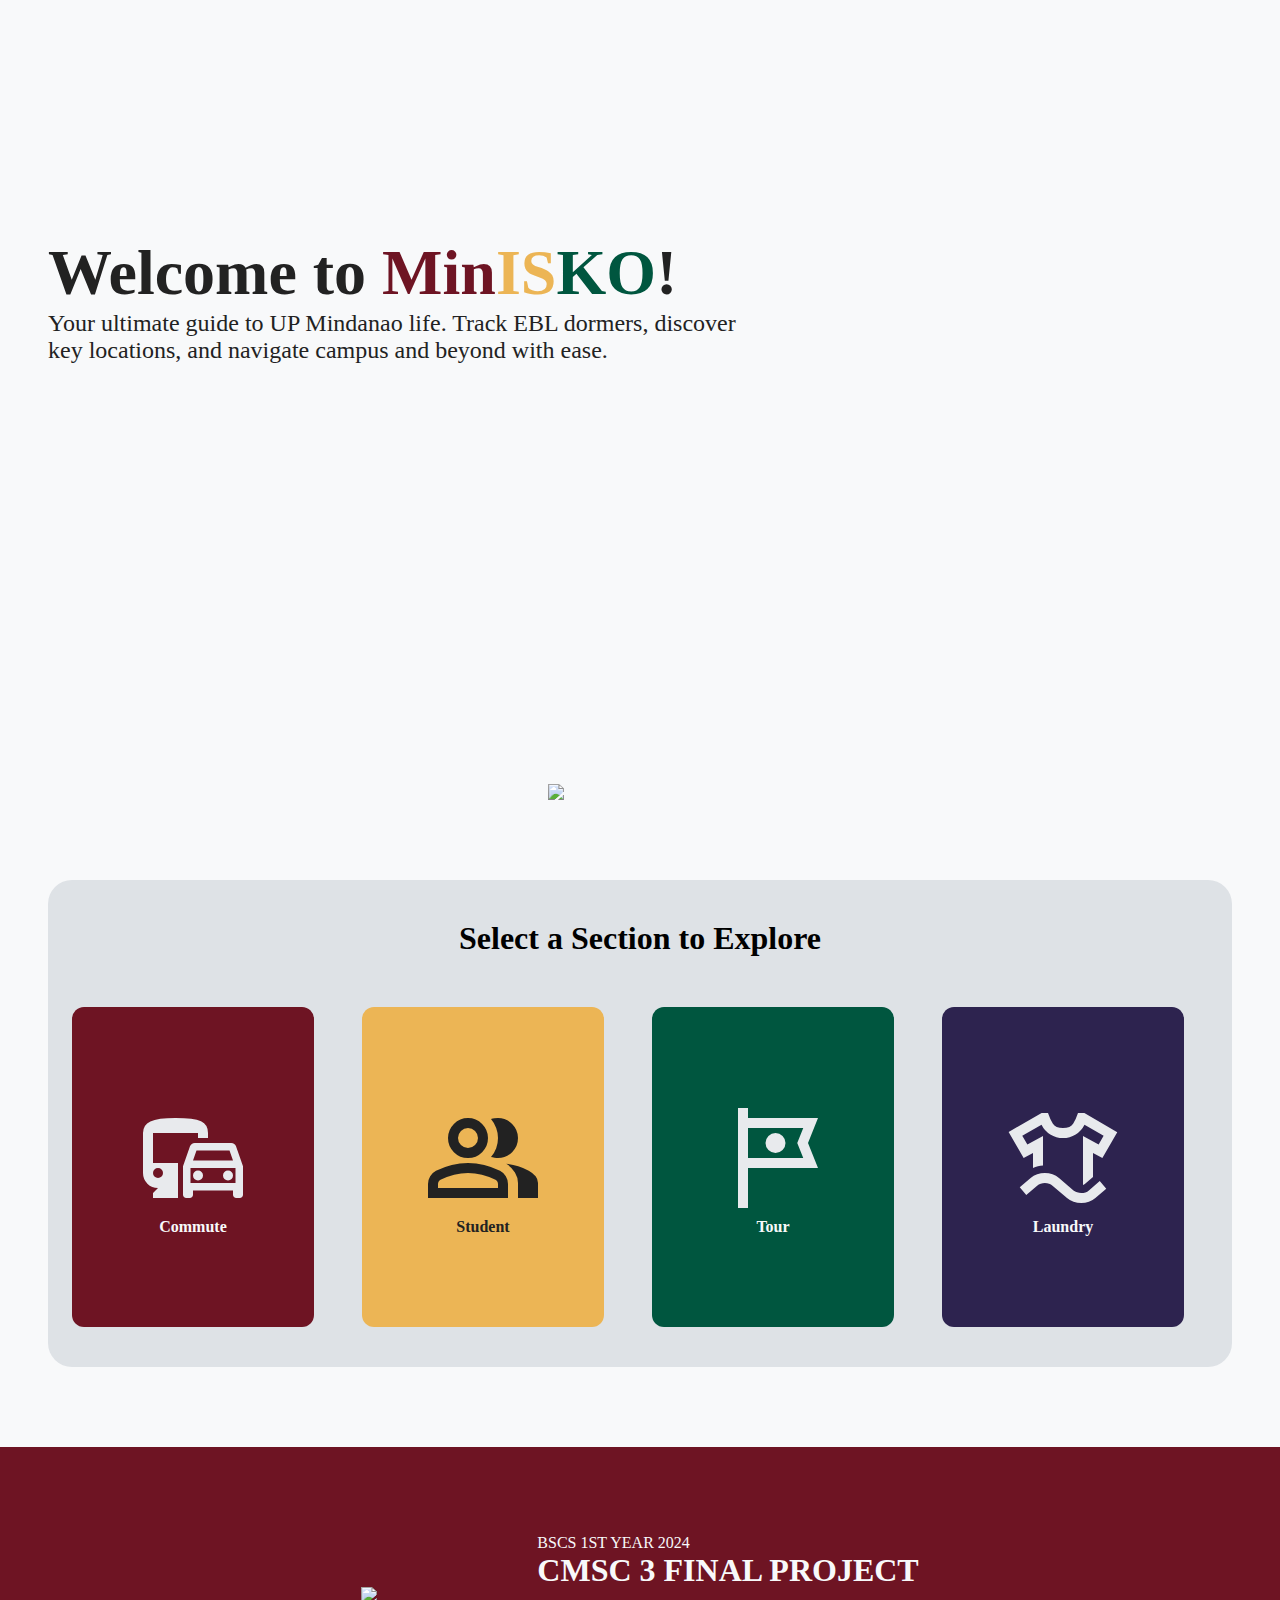
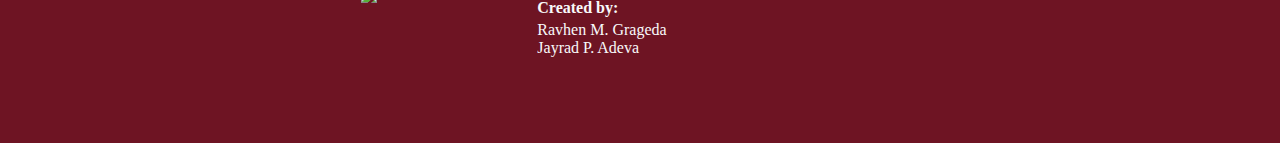
==== index.html @ 287710f8 "Updated Index and tour" ====
<!DOCTYPE html>
<html>

<head>
  <title>MinISKO</title>

  <link href="css/main.css" rel="stylesheet" type="text/css" />
  <link href="css/landing_page.css" rel="stylesheet" type="text/css" />

</head>

<body>
  <div class="main">

    <div id="hero">
      <div class="container">
        <div class="txt">
          <h2>Welcome to <span class="min">Min</span><span class="is">IS</span><span class="ko">KO</span>!</h2>
          <p>Your ultimate guide to UP Mindanao life.
            Track EBL dormers, discover key locations, and navigate campus and beyond with ease.</p>
        </div>

        <div class="hero-img">
          <img src="images/landing_page/Hero-Cropped-final.png">
        </div>
      </div>
    </div>

    <section id="card">
      <div class="container">

        <h2>Select a Section to Explore</h2>

        <div id="cards">

          <a href="/transport.html">
            <div class="card" id="commute">
              <img src="images/navbar/Commute.svg" class="icon">
              <p>Commute</p>
            </div>
          </a>

          <a href="ebl.html">
            <div class="card" id="student">
              <img src="images/navbar/student-dark.svg" class="icon" de>
              <p>Student</p>
            </div>
          </a>

          <a href="tour.html">
            <div class="card" id="tour">
              <img src="images/navbar/Tour.svg" class="icon">
              <p>Tour</p>
            </div>
          </a>

          <a href="index.html">
            <div class="card" id="laundry">
              <img src="images/navbar/Laundry.svg" class="icon">
              <p>Laundry</p>
            </div>
          </a>

        </div>
      </div>
    </section>


    <footer>
      <div class="footer_container">
        <img src="https://up.edu.ph/wp-content/uploads/2020/01/UP-Seal.png">
        <div class="footer_text_container">
          <div class="footer_text_1">
            <p id="footer_text_1_1">BSCS 1ST YEAR 2024</p>
            <p id="footer_text_1_2">CMSC 3 FINAL PROJECT</p>
          </div>
          <div class="footer_text_2">
            <p>Created by:</p>
            <p>Ravhen M. Grageda<br>Jayrad P. Adeva</p>
          </div>
        </div>
      </div>
    </footer>
  </div>

  </div>
</body>

</html>
---- css/main.css ----
* {
  box-sizing: border-box;
  margin: 0;
}

html {
  scroll-behavior: smooth;
  font-family: Inter;
}

:root {
  --darkbg: #282828;
  --whiteBG: #f8f9fa;
  --whiteText: #f8f9fa;
  --grey1: #dee2e6;
  --grey2: #ced4da;
  --grey3: #adb5bd;
  --grey4: #6c757d;
  --black1: #222222;
  --black2: #343a40;
  --red1: #6e1423;
  --yellow1: #ecb555;
  --green1: #00563f;

  --Thin: 100;
  --ExtraLight: 200;
  --Light: 300;
  --Regular: 400;
  --Medium: 500;
  --SemiBold: 600;
  --Bold: 700;
  --ExtraBold: 800;
  --Black: 900;
}

.main {
  display: flex;
  flex-direction: column;
  justify-content: center;
  align-content: start;

  background-color: var(--whiteBG);
  word-wrap: break-word;
}

.container {
  display: flex;
  width: 100%;
  height: 100%;
}

nav {
  display: flex;
  justify-content: center;
  align-items: center;
  padding: 16px 0px;

  width: 100%;
  z-index: 10;
}

#island {
  display: flex;
  justify-content: center;
  align-items: center;
  gap: 50px;

  padding: 10px 0px;

  width: 672px;

  border-radius: 58px;

  background-color: var(--grey1);
  box-shadow: 0px 3px 10px 0px rgba(0, 0, 0, 0.3);
}

.nav_icon {
  width: 50px;
  height: 50px;
}

.nav_up {
  width: 70px;
}

a {
  text-decoration: none;
  cursor: pointer;
}

#nav-mobile {
  display: none;
}

#nav-sidebar {
  display: none;
}

/* Diffrent Color sa MinISKO */
.min {
  color: var(--red1);
}

.is {
  color: var(--yellow1);
}

.ko {
  color: var(--green1);
}

li {
  list-style: none;
}

/* Media Query for Mobile */
@media (max-width: 743px) {
  nav {
    display: none;
  }

  #nav-mobile {
    display: flex;
    justify-content: left;
    align-items: center;
    gap: 8px;

    height: 48px;
    padding: 8px 16px;
    background-color: var(--whiteBG);

    font-size: 24px;
    font-weight: var(--Black);
  }

  #nav-burger {
    cursor: pointer;
  }

  #nav-mobile div {
    display: flex;
  }

  .min,
  .is,
  .ko {
    font-weight: var(--Black);
  }

  /* Sidebar Styles */
  #nav-sidebar {
    position: fixed;
    top: 0;
    left: 0;

    display: flex;
    flex-direction: column;
    align-items: center;

    height: 100vh;
    width: 100%;

    z-index: 10;

    background-color: var(--red1);

    transform: translateX(-100%);
    transition: transform 0.3s ease-in-out;
  }

  #nav-sidebar.active {
    transform: translateX(0);
  }

  #nav-up {
    width: 160px;
    padding: 16px 0px;
  }

  #mobile-options {
    display: flex;
    flex-direction: column;
    justify-content: center;

    width: 100%;
    padding: 8px;
    gap: 16px;
  }

  .mobile-option {
    display: flex;
    flex-direction: row;
    justify-content: flex-start;
    align-items: center;

    width: 100%;
    cursor: pointer;

    transition: background-color 0.2s ease;
  }

  .mobile-option h2 {
    width: 100%;

    text-align: left;

    font-size: 24px;
    font-weight: var(--SemiBold);
    color: var(--whiteText);
  }
  .mobile-option img {
    width: 100%;
  }

  .nav-icon {
    width: 75px;
    height: 75px;
  }
}
---- css/landing_page.css ----
body::-webkit-scrollbar {
  display: none;
}


#hero {
  display: flex;
  justify-content: center;
  align-items: center;

  width: 100%;
  height: 800px;
}

#hero .container {
  color: var(--black1);
}


#hero .txt {
  position: relative;

  display: flex;
  flex-direction: column;
  justify-content: center;

  height: auto;
  width: 720px;
  min-width: 720px;

  text-align: left;
}

#hero .txt h2 {
  font-size: 64px;
  font-weight: var(--Black);
}

#hero .txt span {
  display: inline;
}


#hero .txt p {
  font-size: 24px;
}

.hero-img {
  position: relative;
  left: -100px;

  display: flex;
  flex-direction: column;
  justify-content: flex-end;

  width: 100%;
  object-fit: contain;
  min-width: 825px;
}

.hero-img img {
  object-fit: contain;


}









/* Card Section */

#card {
  display: flex;

  justify-content: center;
  align-content: center;

  z-index: 1;

  width: 100%;
  padding: 80px 160px;

  background-color: var(--whiteBG);

}

#card .container {
  flex-direction: column;
  gap: 50px;

  justify-content: center;
  align-items: center;


  width: 100%;
  padding: 40px;

  background-color: var(--grey1);
  border-radius: 24px;

  text-align: center;
}

#card h2 {
  font-size: 32px;
  font-weight: var(--SemiBold);
}

#cards {
  display: flex;
  flex-direction: row;
  gap: 24px;
  justify-content: center;

  width: 100%;
}

#cards a {
  width: 100%;
}

.card {
  display: flex;
  flex-direction: column;
  justify-content: center;
  align-items: center;

  flex: 1;

  height: 320px;
  max-width: 242px;

  border-radius: 12px;
}

.card p {
  width: 100%;

  text-align: centerl;
  color: var(--whiteText);
  font-size: 16px;
  font-weight: var(--SemiBold);


}

#commute {
  background-color: var(--red1);
}

#student {
  background-color: var(--yellow1);
}

#student p {
  color: var(--black1);
}

#tour {
  background-color: var(--green1);
}

#laundry {
  background-color: #2D234F;
}

.icon {
  width: 120px;
}






/* Footer */

footer {
  display: flex;
  flex-direction: row;
  gap: 16px;

  justify-content: center;
  align-content: center;


  width: 100%;
  height: 296px;
  background-color: var(--red1);
}

.footer_container {
  display: flex;
  flex-direction: row;
  gap: 16px;

  justify-content: left;
  align-content: center;
  align-items: center;

  width: auto;
  height: 100%;
}

.footer_text_container {
  display: flex;
  flex-direction: column;
  gap: 10px;

  justify-content: center;
  align-content: center;
}

/*UP LOGO  */
.footer_container img {
  width: 160px;
}


.footer_text_container p {
  width: 100%;

  color: var(--whiteText);
  text-align: left;
}

.footer_text_1 {
  display: flex;
  flex-direction: column;

  width: 100%;
  height: auto;
}

#footer_text_1_1 {
  font-weight: var(--Medium);
}

#footer_text_1_2 {
  font-size: 32px;
  font-weight: var(--SemiBold);
}

.footer_text_2 {
  display: flex;
  flex-direction: column;
  gap: 4px;

  justify-content: center;
  align-content: center;
  width: 100%;
  height: auto;

  font-size: 16px;
  font-weight: var(--Regular);

}

.footer_text_2 p:first-child {
  font-weight: var(--SemiBold);
}


/* Laptop */
@media (max-width: 1399px) {

  #hero {
    padding: 0px 48px;
  }

  .txt {
    bottom: 100px;
  }

  .hero-img {
    left: -220px;
  }

  #card {
    padding: 80px 48px;
  }

  #card .container {
    padding: 40px 24px;
  }

}

/* Tablet */
@media(max-width: 979px) {

  #hero {
    padding: 0px 32px;

    height: 600px;
  }

  #hero .txt {
    padding: 0;
    bottom: 100px;

    min-width: 510px;
  }

  .hero-img {
    left: -200px;
    top: 150px;
  }

  #card .container {
    padding: 40px 16px;
  }

  .card {
    height: 230px;
    gap: 8px
  }

  .icon {
    width: 80px;
  }
}














/* Mobile */
@media (max-width: 743px) {

  #hero {
    padding: 0px 16px;
    height: 578px;

    display: flex;
    justify-content: center;
    align-items: center;
  }

  #hero .container {
    display: block;
    width: 100%;
    height: 100%;
  }

  #hero .txt {
    bottom: 0px;
    justify-content: center;
    align-items: center;
    gap: 32px;

    width: 100%;
    min-width: 288px;
    max-width: 743px;

    padding-top: 80px;

    text-align: center;

  }

  #hero .txt h2 {
    font-size: 48px;
  }

  #hero .txt p {

    max-width: 400px;
    padding: 8px;

    font-size: 12px;
  }

  .hero-img {
    left: 0px;
    min-width: 500px;
    top: 20px;
  }



  #card {
    padding: 80px 16px;
  }

  #card .container {
    padding: 40px 16px;
    gap: 24px;
  }

  #card .container h2 {
    font-size: 18px;
    font-weight: var(--SemiBold);
  }

  #cards {
    flex-direction: column;
    gap: 16px;
  }

  .card {
    display: flex;
    height: auto;
    flex-direction: row;
    max-width: unset;
    padding: 8px 16px;

    align-items: left;
    text-align: left;
  }

  .icon {
    width: 60px;
    height: 60px;
  }




  footer {
    height: auto;
  }

  .footer_container {
    flex-direction: column;
    padding: 80px 16px;
  }

  .footer_text_container p {
    text-align: center;
  }
}
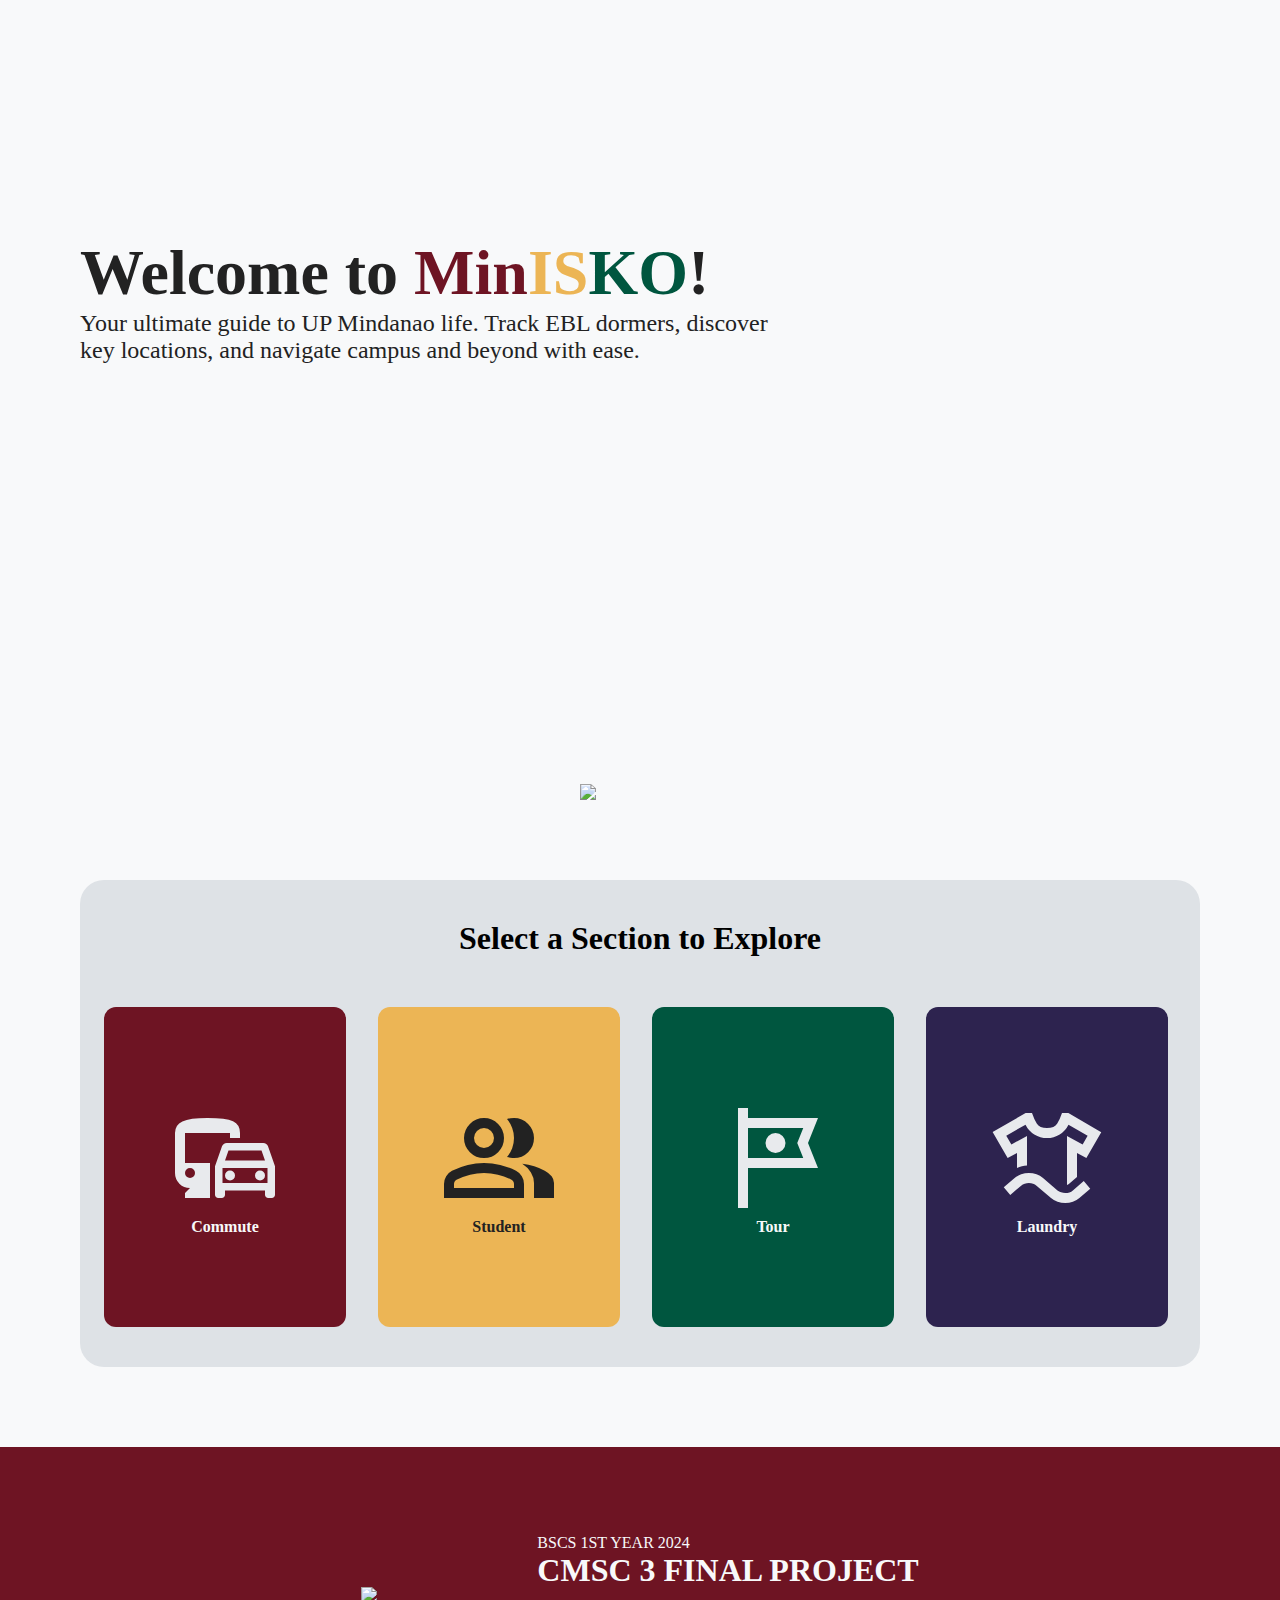
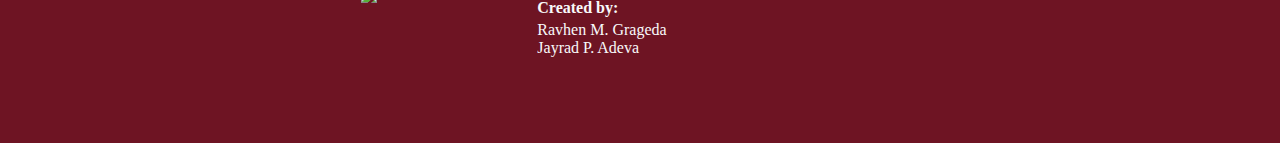
==== commit 6f7b2746: "changed names" ====
--- a/index.html
+++ b/index.html
@@ -33,14 +33,14 @@
 
         <div id="cards">
 
-          <a href="/transport.html">
+          <a href="transport.html">
             <div class="card" id="commute">
               <img src="images/navbar/Commute.svg" class="icon">
               <p>Commute</p>
             </div>
           </a>
 
-          <a href="ebl.html">
+          <a href="ebl-pre-login.html">
             <div class="card" id="student">
               <img src="images/navbar/student-dark.svg" class="icon" de>
               <p>Student</p>
@@ -54,7 +54,7 @@
             </div>
           </a>
 
-          <a href="index.html">
+          <a href="laundry.html">
             <div class="card" id="laundry">
               <img src="images/navbar/Laundry.svg" class="icon">
               <p>Laundry</p>
--- a/css/main.css
+++ b/css/main.css
@@ -6,6 +6,7 @@
 html {
   scroll-behavior: smooth;
   font-family: Inter;
+  background-color: var(--whiteBG);
 }
 
 :root {
@@ -39,7 +40,6 @@
   justify-content: center;
   align-content: start;
 
-  background-color: var(--whiteBG);
   word-wrap: break-word;
 }
 
@@ -76,12 +76,12 @@
 }
 
 .nav_icon {
+  width: 40px;
+  height: 40px;
+}
+
+.nav_up {
   width: 50px;
-  height: 50px;
-}
-
-.nav_up {
-  width: 70px;
 }
 
 a {
--- a/css/landing_page.css
+++ b/css/landing_page.css
@@ -2,6 +2,9 @@
   display: none;
 }
 
+.container {
+  max-width: 1120px;
+}
 
 #hero {
   display: flex;
@@ -15,7 +18,6 @@
 #hero .container {
   color: var(--black1);
 }
-
 
 #hero .txt {
   position: relative;
@@ -40,7 +42,6 @@
   display: inline;
 }
 
-
 #hero .txt p {
   font-size: 24px;
 }
@@ -60,17 +61,7 @@
 
 .hero-img img {
   object-fit: contain;
-
-
-}
-
-
-
-
-
-
-
-
+}
 
 /* Card Section */
 
@@ -86,7 +77,6 @@
   padding: 80px 160px;
 
   background-color: var(--whiteBG);
-
 }
 
 #card .container {
@@ -95,7 +85,6 @@
 
   justify-content: center;
   align-items: center;
-
 
   width: 100%;
   padding: 40px;
@@ -145,8 +134,6 @@
   color: var(--whiteText);
   font-size: 16px;
   font-weight: var(--SemiBold);
-
-
 }
 
 #commute {
@@ -166,18 +153,13 @@
 }
 
 #laundry {
-  background-color: #2D234F;
+  background-color: #2d234f;
 }
 
 .icon {
   width: 120px;
 }
 
-
-
-
-
-
 /* Footer */
 
 footer {
@@ -187,7 +169,6 @@
 
   justify-content: center;
   align-content: center;
-
 
   width: 100%;
   height: 296px;
@@ -221,7 +202,6 @@
   width: 160px;
 }
 
-
 .footer_text_container p {
   width: 100%;
 
@@ -258,17 +238,14 @@
 
   font-size: 16px;
   font-weight: var(--Regular);
-
 }
 
 .footer_text_2 p:first-child {
   font-weight: var(--SemiBold);
 }
 
-
 /* Laptop */
 @media (max-width: 1399px) {
-
   #hero {
     padding: 0px 48px;
   }
@@ -288,12 +265,10 @@
   #card .container {
     padding: 40px 24px;
   }
-
 }
 
 /* Tablet */
-@media(max-width: 979px) {
-
+@media (max-width: 979px) {
   #hero {
     padding: 0px 32px;
 
@@ -318,7 +293,7 @@
 
   .card {
     height: 230px;
-    gap: 8px
+    gap: 8px;
   }
 
   .icon {
@@ -326,22 +301,8 @@
   }
 }
 
-
-
-
-
-
-
-
-
-
-
-
-
-
 /* Mobile */
 @media (max-width: 743px) {
-
   #hero {
     padding: 0px 16px;
     height: 578px;
@@ -370,7 +331,6 @@
     padding-top: 80px;
 
     text-align: center;
-
   }
 
   #hero .txt h2 {
@@ -378,7 +338,6 @@
   }
 
   #hero .txt p {
-
     max-width: 400px;
     padding: 8px;
 
@@ -390,8 +349,6 @@
     min-width: 500px;
     top: 20px;
   }
-
-
 
   #card {
     padding: 80px 16px;
@@ -428,9 +385,6 @@
     height: 60px;
   }
 
-
-
-
   footer {
     height: auto;
   }
@@ -443,4 +397,4 @@
   .footer_text_container p {
     text-align: center;
   }
-}+}
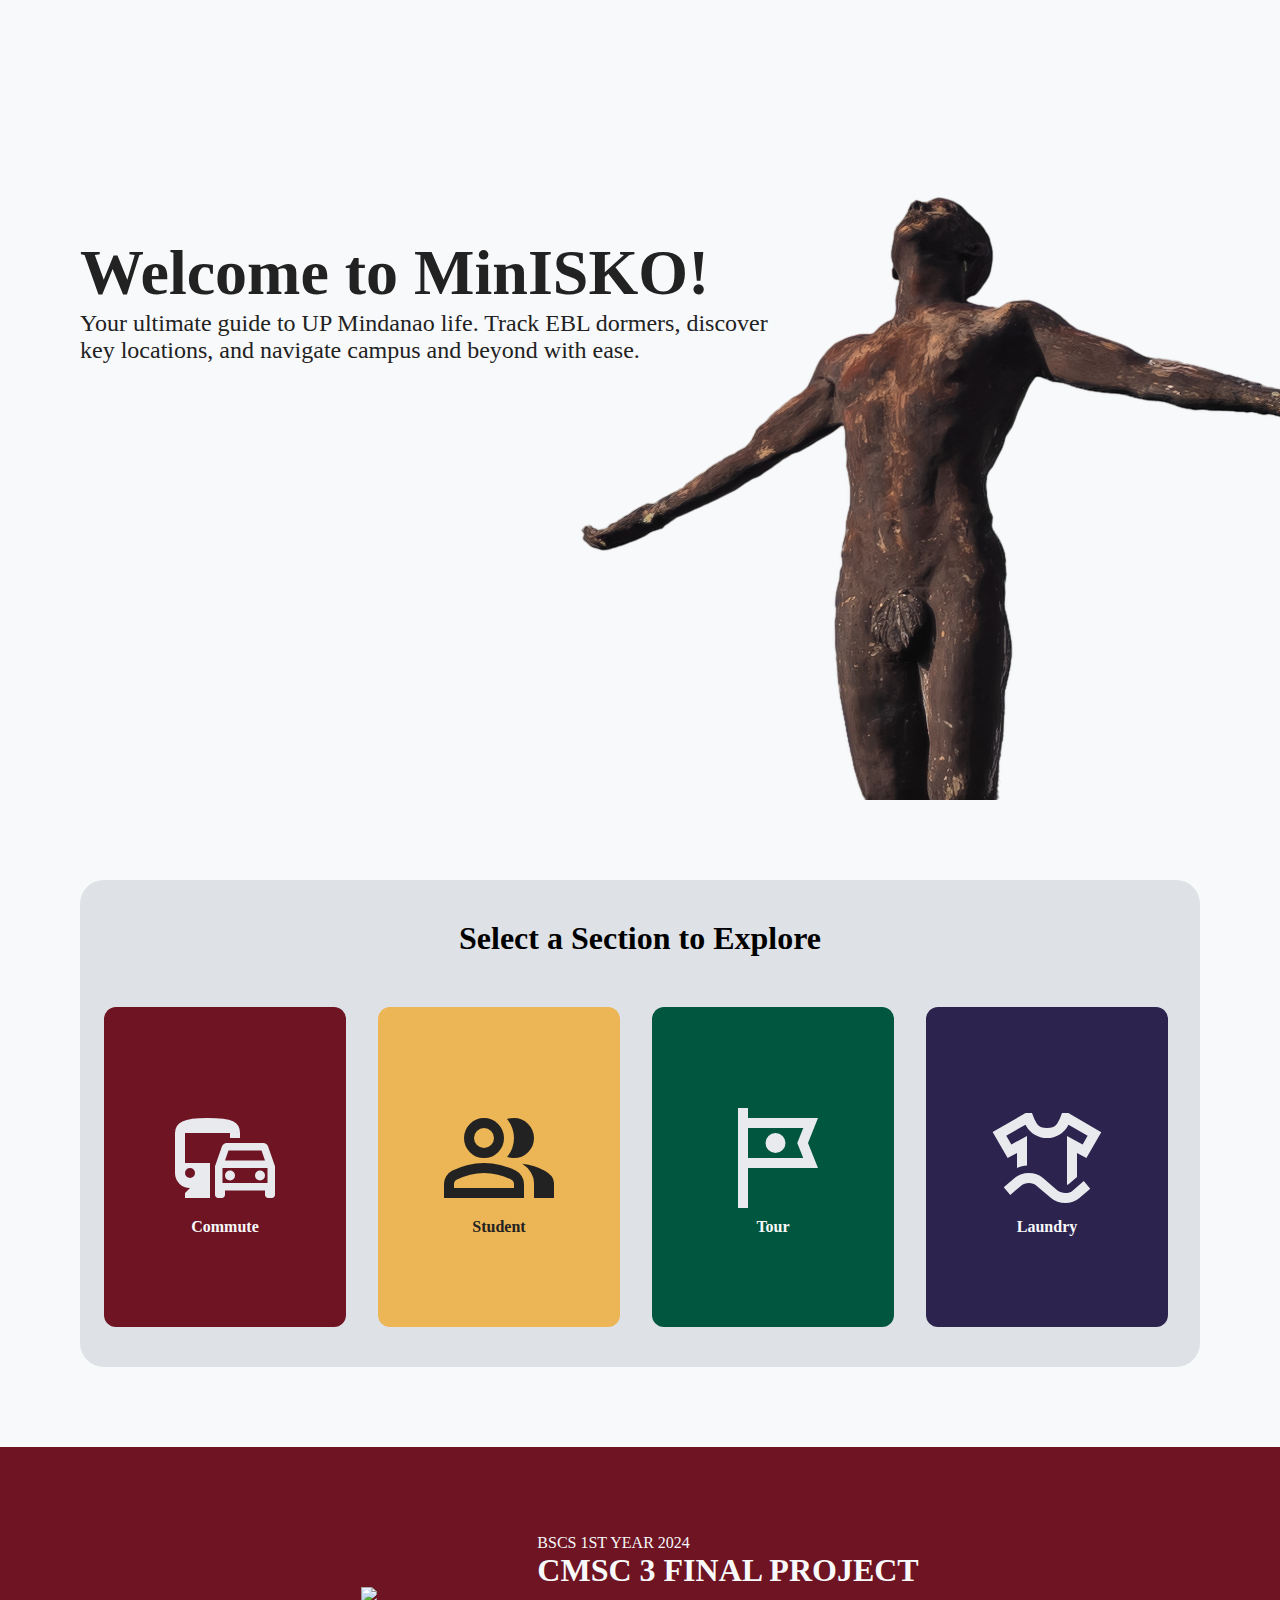
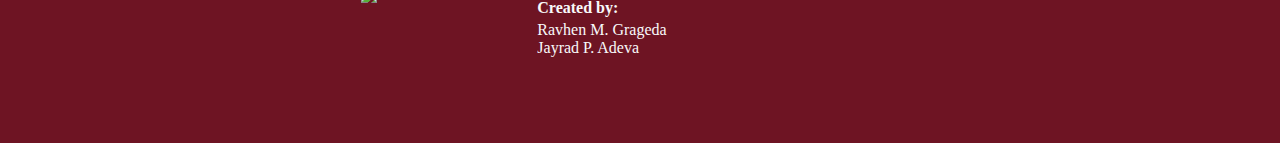
==== commit ce13c84c: "Transport is Good" ====
--- a/index.html
+++ b/index.html
@@ -21,7 +21,7 @@
         </div>
 
         <div class="hero-img">
-          <img src="images/landing_page/Hero-Cropped-final.png">
+          <img src="images/landing_page/Hero-Cropped-final.webp">
         </div>
       </div>
     </div>
--- a/css/main.css
+++ b/css/main.css
@@ -97,19 +97,6 @@
   display: none;
 }
 
-/* Diffrent Color sa MinISKO */
-.min {
-  color: var(--red1);
-}
-
-.is {
-  color: var(--yellow1);
-}
-
-.ko {
-  color: var(--green1);
-}
-
 li {
   list-style: none;
 }
@@ -132,6 +119,8 @@
 
     font-size: 24px;
     font-weight: var(--Black);
+
+    z-index: 10;
   }
 
   #nav-burger {
@@ -161,7 +150,7 @@
     height: 100vh;
     width: 100%;
 
-    z-index: 10;
+    z-index: 12;
 
     background-color: var(--red1);
 
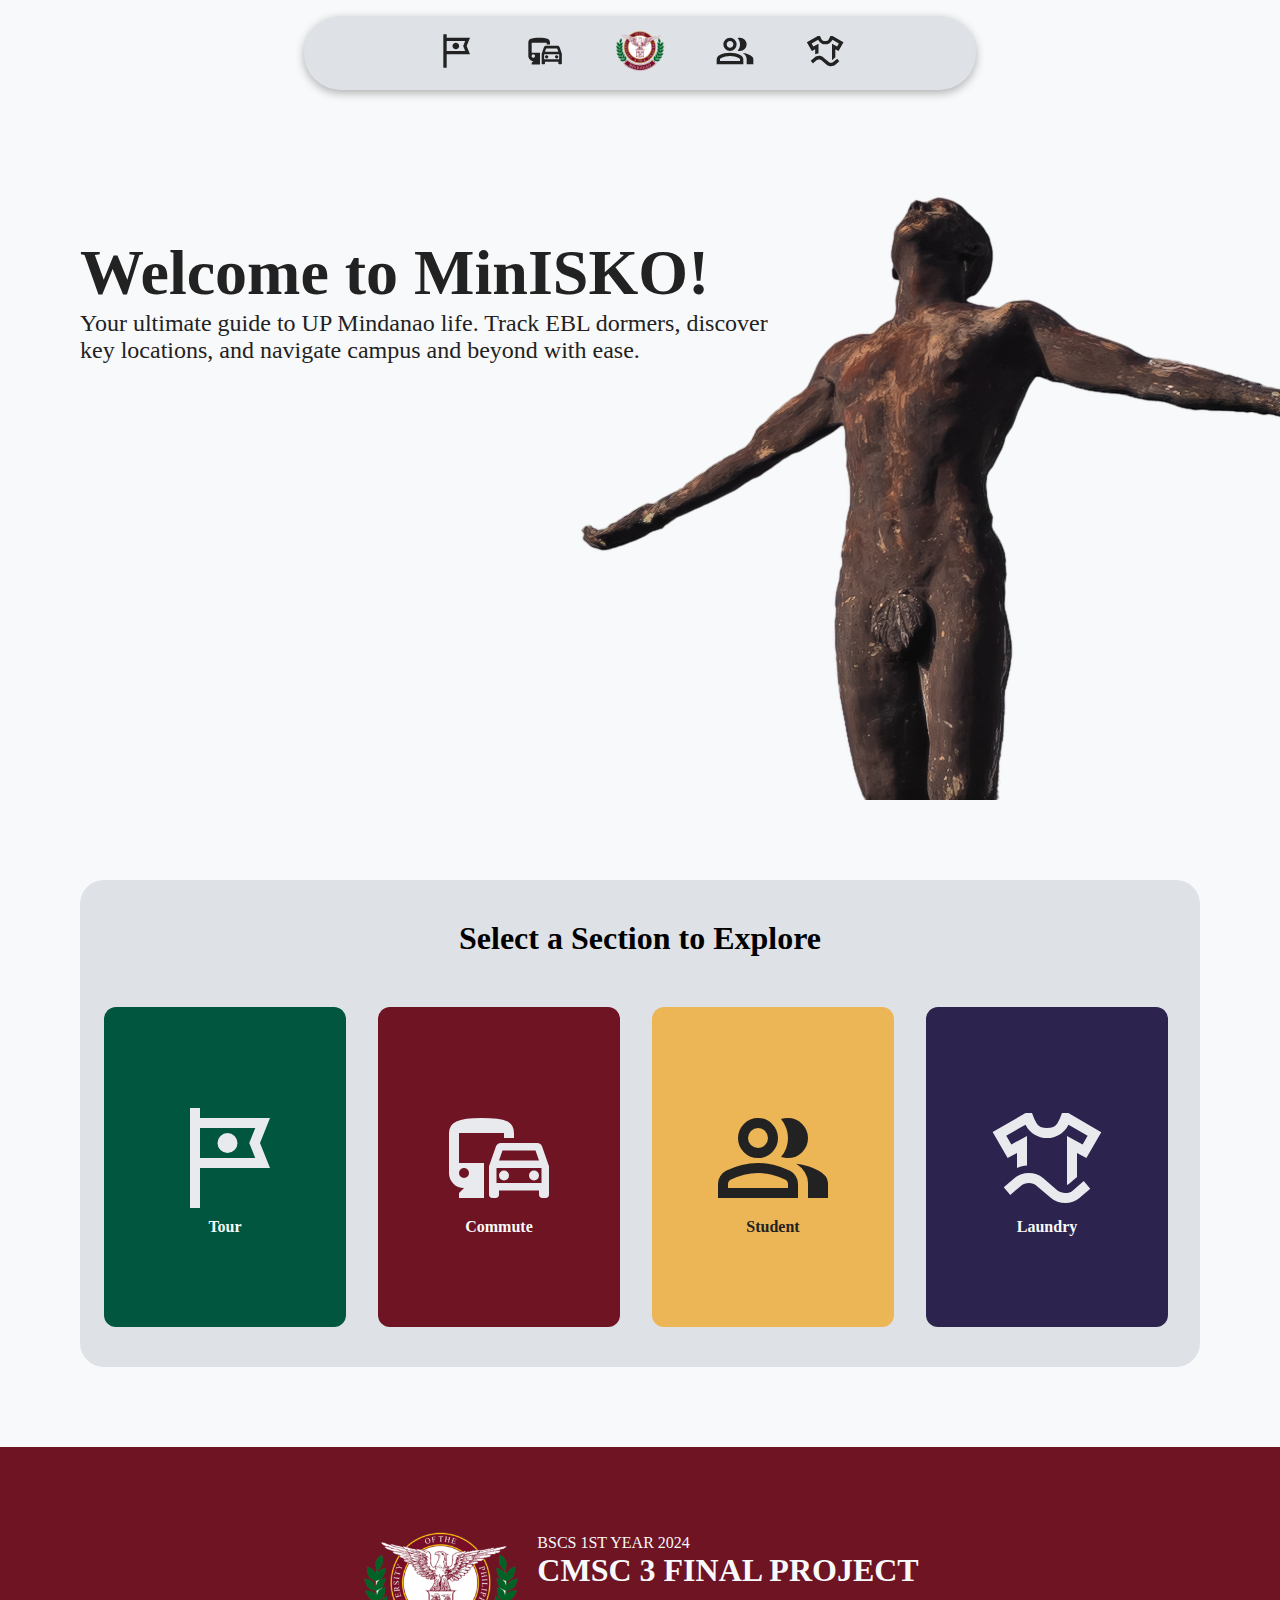
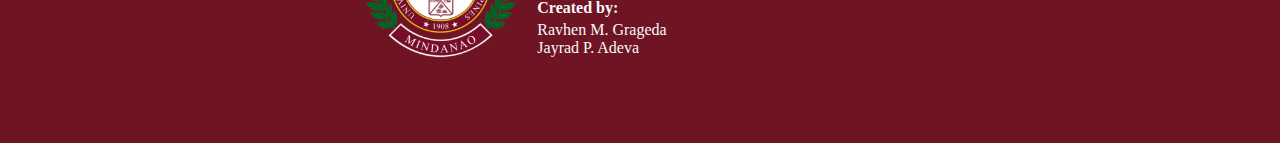
==== commit c923ccaa: "footer updated" ====
--- a/index.html
+++ b/index.html
@@ -1,89 +1,77 @@
 <!DOCTYPE html>
 <html>
+  <head>
+    <title>MinISKO</title>
 
-<head>
-  <title>MinISKO</title>
+    <link rel="icon" href="images/icon.ico" type="image/x-icon" />
 
-  <link href="css/main.css" rel="stylesheet" type="text/css" />
-  <link href="css/landing_page.css" rel="stylesheet" type="text/css" />
+    <link href="css/main.css" rel="stylesheet" type="text/css" />
+    <link href="css/landing_page.css" rel="stylesheet" type="text/css" />
+  </head>
 
-</head>
+  <body>
+    <div class="main">
+      <div id="navbar-container"></div>
 
-<body>
-  <div class="main">
+      <div id="hero">
+        <div class="container">
+          <div class="txt">
+            <h2>
+              Welcome to <span class="min">Min</span><span class="is">IS</span
+              ><span class="ko">KO</span>!
+            </h2>
+            <p>
+              Your ultimate guide to UP Mindanao life. Track EBL dormers,
+              discover key locations, and navigate campus and beyond with ease.
+            </p>
+          </div>
 
-    <div id="hero">
-      <div class="container">
-        <div class="txt">
-          <h2>Welcome to <span class="min">Min</span><span class="is">IS</span><span class="ko">KO</span>!</h2>
-          <p>Your ultimate guide to UP Mindanao life.
-            Track EBL dormers, discover key locations, and navigate campus and beyond with ease.</p>
-        </div>
-
-        <div class="hero-img">
-          <img src="images/landing_page/Hero-Cropped-final.webp">
-        </div>
-      </div>
-    </div>
-
-    <section id="card">
-      <div class="container">
-
-        <h2>Select a Section to Explore</h2>
-
-        <div id="cards">
-
-          <a href="transport.html">
-            <div class="card" id="commute">
-              <img src="images/navbar/Commute.svg" class="icon">
-              <p>Commute</p>
-            </div>
-          </a>
-
-          <a href="ebl-pre-login.html">
-            <div class="card" id="student">
-              <img src="images/navbar/student-dark.svg" class="icon" de>
-              <p>Student</p>
-            </div>
-          </a>
-
-          <a href="tour.html">
-            <div class="card" id="tour">
-              <img src="images/navbar/Tour.svg" class="icon">
-              <p>Tour</p>
-            </div>
-          </a>
-
-          <a href="laundry.html">
-            <div class="card" id="laundry">
-              <img src="images/navbar/Laundry.svg" class="icon">
-              <p>Laundry</p>
-            </div>
-          </a>
-
-        </div>
-      </div>
-    </section>
-
-
-    <footer>
-      <div class="footer_container">
-        <img src="https://up.edu.ph/wp-content/uploads/2020/01/UP-Seal.png">
-        <div class="footer_text_container">
-          <div class="footer_text_1">
-            <p id="footer_text_1_1">BSCS 1ST YEAR 2024</p>
-            <p id="footer_text_1_2">CMSC 3 FINAL PROJECT</p>
-          </div>
-          <div class="footer_text_2">
-            <p>Created by:</p>
-            <p>Ravhen M. Grageda<br>Jayrad P. Adeva</p>
+          <div class="hero-img">
+            <img src="images/landing_page/Hero-Cropped-final.webp" />
           </div>
         </div>
       </div>
-    </footer>
-  </div>
 
-  </div>
-</body>
+      <section id="card">
+        <div class="container">
+          <h2>Select a Section to Explore</h2>
 
-</html>+          <div id="cards">
+            <a href="tour.html">
+              <div class="card" id="tour">
+                <img src="images/navbar/Tour.svg" class="icon" />
+                <p>Tour</p>
+              </div>
+            </a>
+
+            <a href="transport.html">
+              <div class="card" id="commute">
+                <img src="images/navbar/Commute.svg" class="icon" />
+                <p>Commute</p>
+              </div>
+            </a>
+
+            <a href="ebl-pre-login.html">
+              <div class="card" id="student">
+                <img src="images/navbar/student-dark.svg" class="icon" de />
+                <p>Student</p>
+              </div>
+            </a>
+
+            <a href="laundry.html">
+              <div class="card" id="laundry">
+                <img src="images/navbar/Laundry.svg" class="icon" />
+                <p>Laundry</p>
+              </div>
+            </a>
+          </div>
+        </div>
+      </section>
+
+      <footer id="foot-container"></footer>
+      
+    </div>
+    <script src="script/main.js"></script>
+  </body>
+  
+</html>
--- a/css/main.css
+++ b/css/main.css
@@ -1,6 +1,7 @@
 * {
   box-sizing: border-box;
   margin: 0;
+  padding: 0;
 }
 
 html {
@@ -41,6 +42,7 @@
   align-content: start;
 
   word-wrap: break-word;
+  overflow-x: hidden;
 }
 
 .container {
@@ -50,10 +52,16 @@
 }
 
 nav {
+  position: fixed;
+
+  top: 0;
+
   display: flex;
   justify-content: center;
   align-items: center;
   padding: 16px 0px;
+
+  background-color: none;
 
   width: 100%;
   z-index: 10;
@@ -99,6 +107,90 @@
 
 li {
   list-style: none;
+}
+
+/* Footer */
+
+footer {
+  display: flex;
+  flex-direction: row;
+  gap: 16px;
+
+  justify-content: center;
+  align-content: center;
+
+  width: 100%;
+  height: 296px;
+  background-color: var(--red1);
+}
+
+.footer_container {
+  display: flex;
+  flex-direction: row;
+  gap: 16px;
+
+  justify-content: left;
+  align-content: center;
+  align-items: center;
+
+  width: auto;
+  height: 100%;
+}
+
+.footer_text_container {
+  display: flex;
+  flex-direction: column;
+  gap: 10px;
+
+  justify-content: center;
+  align-content: center;
+}
+
+/*UP LOGO  */
+.footer_container img {
+  width: 160px;
+}
+
+.footer_text_container p {
+  width: 100%;
+
+  color: var(--whiteText);
+  text-align: left;
+}
+
+.footer_text_1 {
+  display: flex;
+  flex-direction: column;
+
+  width: 100%;
+  height: auto;
+}
+
+#footer_text_1_1 {
+  font-weight: var(--Medium);
+}
+
+#footer_text_1_2 {
+  font-size: 32px;
+  font-weight: var(--SemiBold);
+}
+
+.footer_text_2 {
+  display: flex;
+  flex-direction: column;
+  gap: 4px;
+
+  justify-content: center;
+  align-content: center;
+  width: 100%;
+  height: auto;
+
+  font-size: 16px;
+  font-weight: var(--Regular);
+}
+
+.footer_text_2 p:first-child {
+  font-weight: var(--SemiBold);
 }
 
 /* Media Query for Mobile */
@@ -108,6 +200,10 @@
   }
 
   #nav-mobile {
+    position: fixed;
+    top: 0;
+    left: 0;
+
     display: flex;
     justify-content: left;
     align-items: center;
@@ -206,4 +302,18 @@
     width: 75px;
     height: 75px;
   }
-}
+
+  footer {
+    height: auto;
+  }
+
+  .footer_container {
+    flex-direction: column;
+    padding: 80px 16px;
+  }
+
+  .footer_text_container p {
+    text-align: center;
+  }
+
+}
--- a/css/landing_page.css
+++ b/css/landing_page.css
@@ -160,89 +160,7 @@
   width: 120px;
 }
 
-/* Footer */
-
-footer {
-  display: flex;
-  flex-direction: row;
-  gap: 16px;
-
-  justify-content: center;
-  align-content: center;
-
-  width: 100%;
-  height: 296px;
-  background-color: var(--red1);
-}
-
-.footer_container {
-  display: flex;
-  flex-direction: row;
-  gap: 16px;
-
-  justify-content: left;
-  align-content: center;
-  align-items: center;
-
-  width: auto;
-  height: 100%;
-}
-
-.footer_text_container {
-  display: flex;
-  flex-direction: column;
-  gap: 10px;
-
-  justify-content: center;
-  align-content: center;
-}
-
-/*UP LOGO  */
-.footer_container img {
-  width: 160px;
-}
-
-.footer_text_container p {
-  width: 100%;
-
-  color: var(--whiteText);
-  text-align: left;
-}
-
-.footer_text_1 {
-  display: flex;
-  flex-direction: column;
-
-  width: 100%;
-  height: auto;
-}
-
-#footer_text_1_1 {
-  font-weight: var(--Medium);
-}
-
-#footer_text_1_2 {
-  font-size: 32px;
-  font-weight: var(--SemiBold);
-}
-
-.footer_text_2 {
-  display: flex;
-  flex-direction: column;
-  gap: 4px;
-
-  justify-content: center;
-  align-content: center;
-  width: 100%;
-  height: auto;
-
-  font-size: 16px;
-  font-weight: var(--Regular);
-}
-
-.footer_text_2 p:first-child {
-  font-weight: var(--SemiBold);
-}
+
 
 /* Laptop */
 @media (max-width: 1399px) {
@@ -384,17 +302,4 @@
     width: 60px;
     height: 60px;
   }
-
-  footer {
-    height: auto;
-  }
-
-  .footer_container {
-    flex-direction: column;
-    padding: 80px 16px;
-  }
-
-  .footer_text_container p {
-    text-align: center;
-  }
-}
+}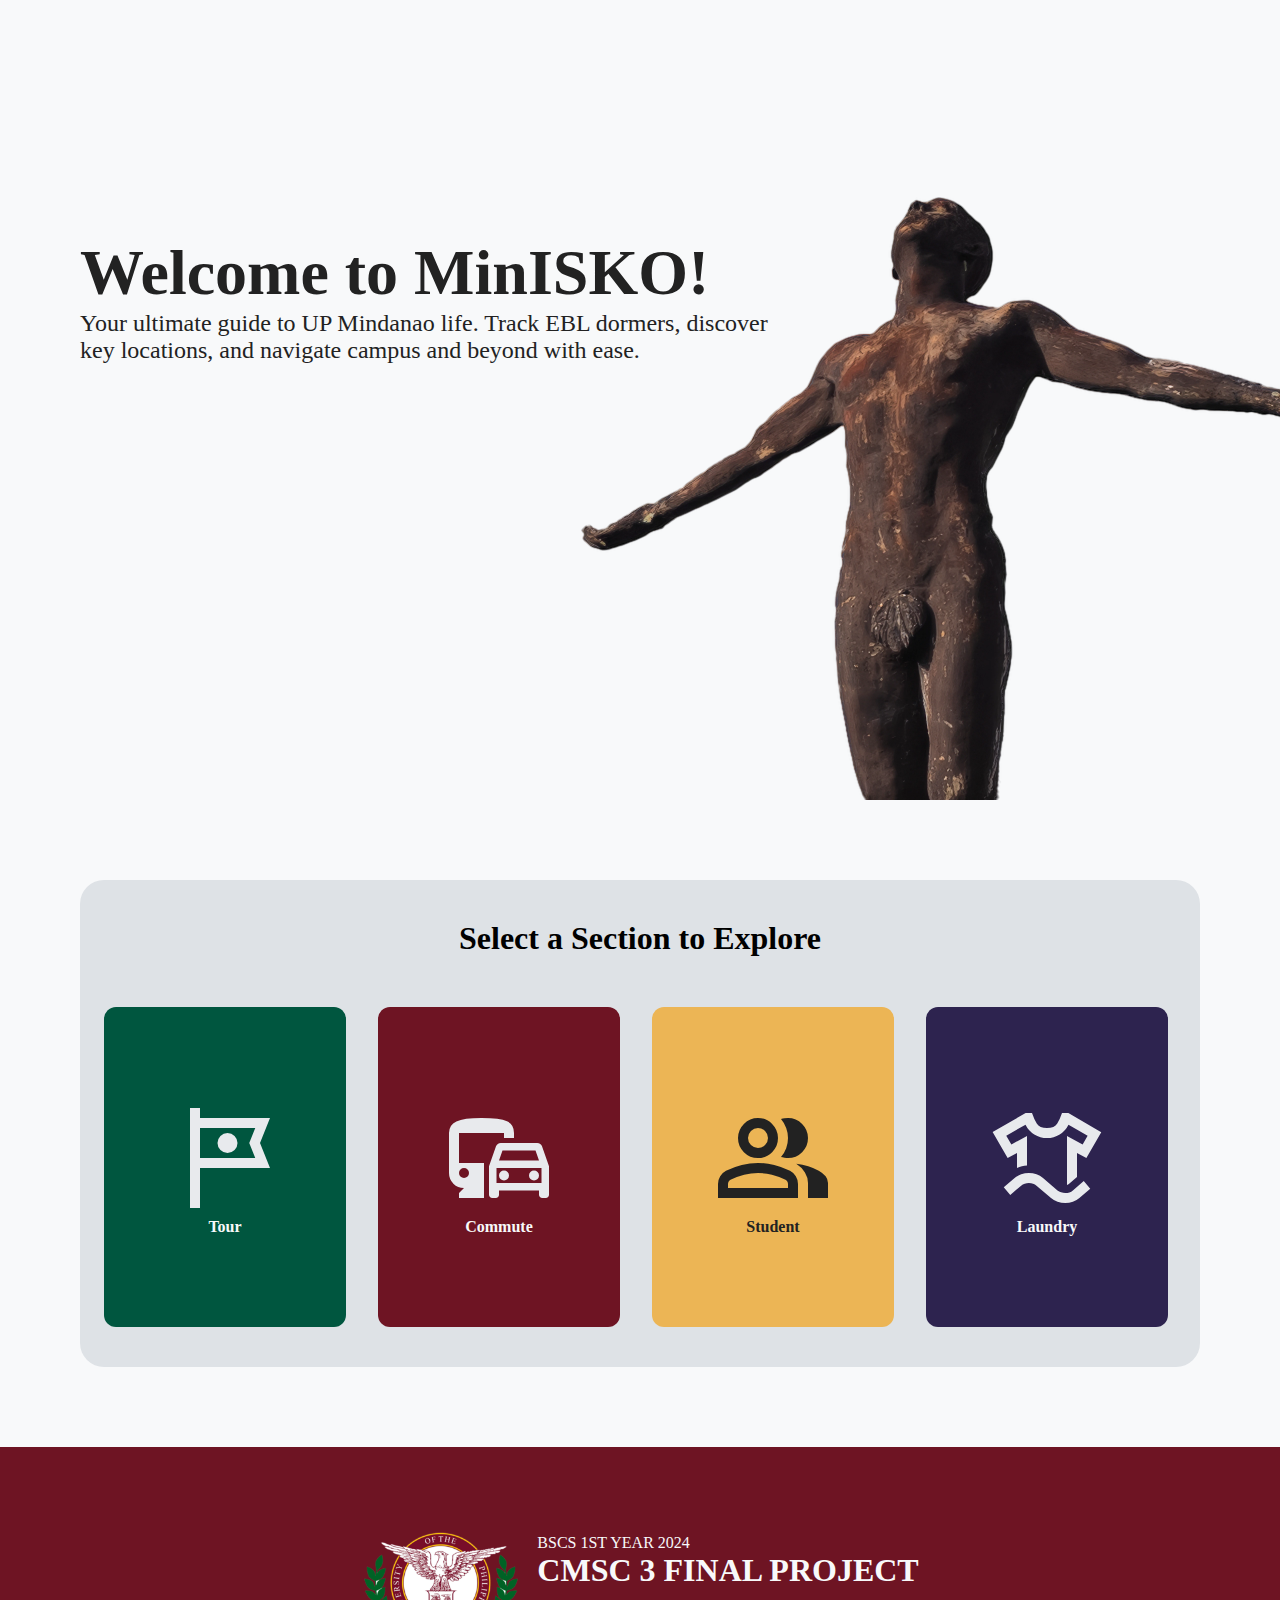
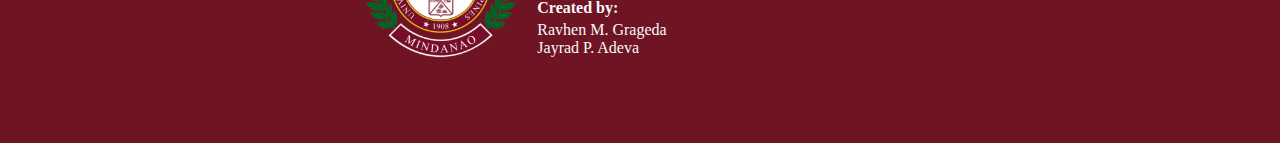
==== commit 408f54b2: "Please Final Edit na HUHU" ====
--- a/index.html
+++ b/index.html
@@ -2,6 +2,8 @@
 <html>
   <head>
     <title>MinISKO</title>
+
+    <meta name="viewport" content="width=device-width, initial-scale=1.0" />
 
     <link rel="icon" href="images/icon.ico" type="image/x-icon" />
 
@@ -51,7 +53,7 @@
               </div>
             </a>
 
-            <a href="ebl-pre-login.html">
+            <a href="ebl.html">
               <div class="card" id="student">
                 <img src="images/navbar/student-dark.svg" class="icon" de />
                 <p>Student</p>
--- a/css/main.css
+++ b/css/main.css
@@ -42,7 +42,6 @@
   align-content: start;
 
   word-wrap: break-word;
-  overflow-x: hidden;
 }
 
 .container {
@@ -243,7 +242,7 @@
     flex-direction: column;
     align-items: center;
 
-    height: 100vh;
+    height: 100%;
     width: 100%;
 
     z-index: 12;
--- a/css/landing_page.css
+++ b/css/landing_page.css
@@ -1,4 +1,4 @@
-body::-webkit-scrollbar {
+nav, #nav-mobile{
   display: none;
 }
 
@@ -13,6 +13,7 @@
 
   width: 100%;
   height: 800px;
+  overflow-x: hidden;
 }
 
 #hero .container {
@@ -223,17 +224,19 @@
 @media (max-width: 743px) {
   #hero {
     padding: 0px 16px;
-    height: 578px;
+    height: auto;
 
     display: flex;
-    justify-content: center;
+    flex-direction: column;
     align-items: center;
   }
 
   #hero .container {
-    display: block;
+    display: flex;
+    flex-direction: column;
+    align-items: center;
     width: 100%;
-    height: 100%;
+    height: auto;
   }
 
   #hero .txt {
@@ -241,13 +244,9 @@
     justify-content: center;
     align-items: center;
     gap: 32px;
-
     width: 100%;
-    min-width: 288px;
     max-width: 743px;
-
     padding-top: 80px;
-
     text-align: center;
   }
 
@@ -264,9 +263,15 @@
 
   .hero-img {
     left: 0px;
-    min-width: 500px;
-    top: 20px;
-  }
+    width: 100%;
+    margin-bottom: 20px;
+  }
+
+  .hero-img img {
+    max-width: 100%; 
+    height: auto;  
+    display: block; 
+}
 
   #card {
     padding: 80px 16px;
